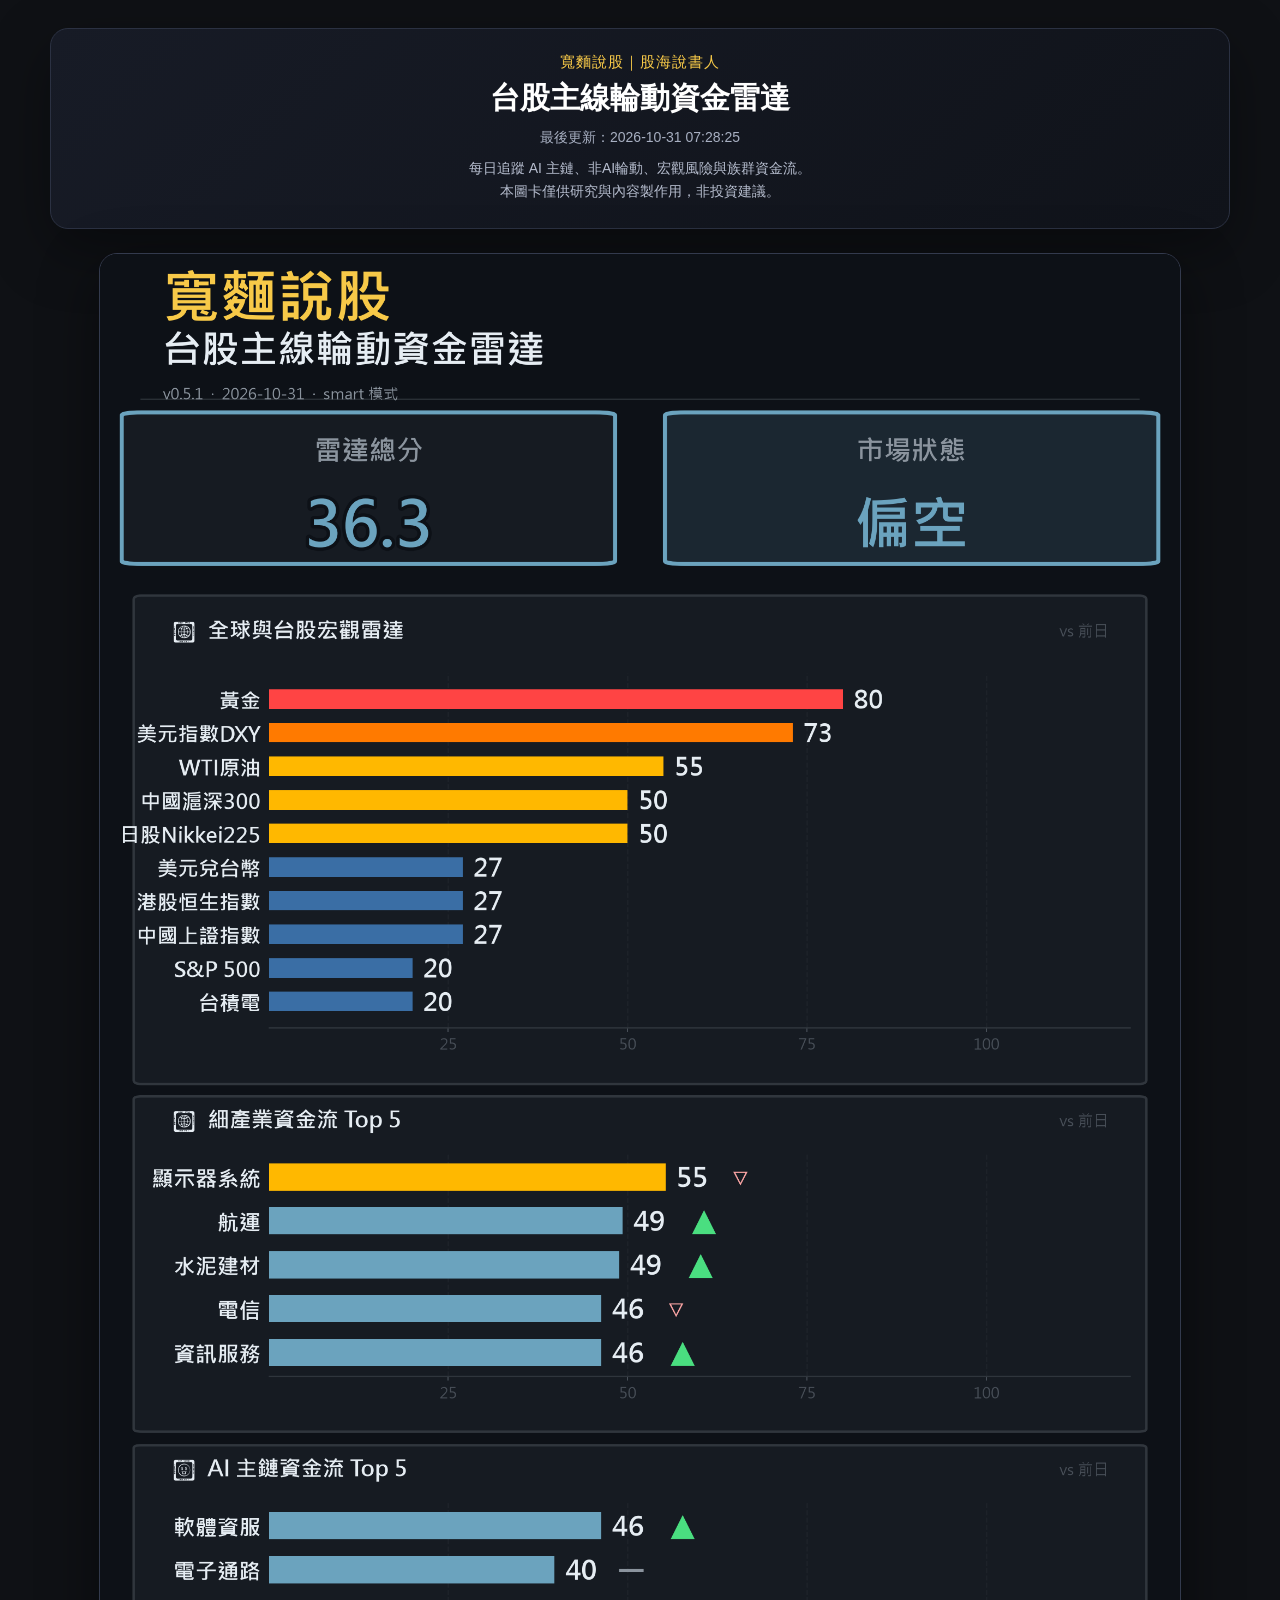
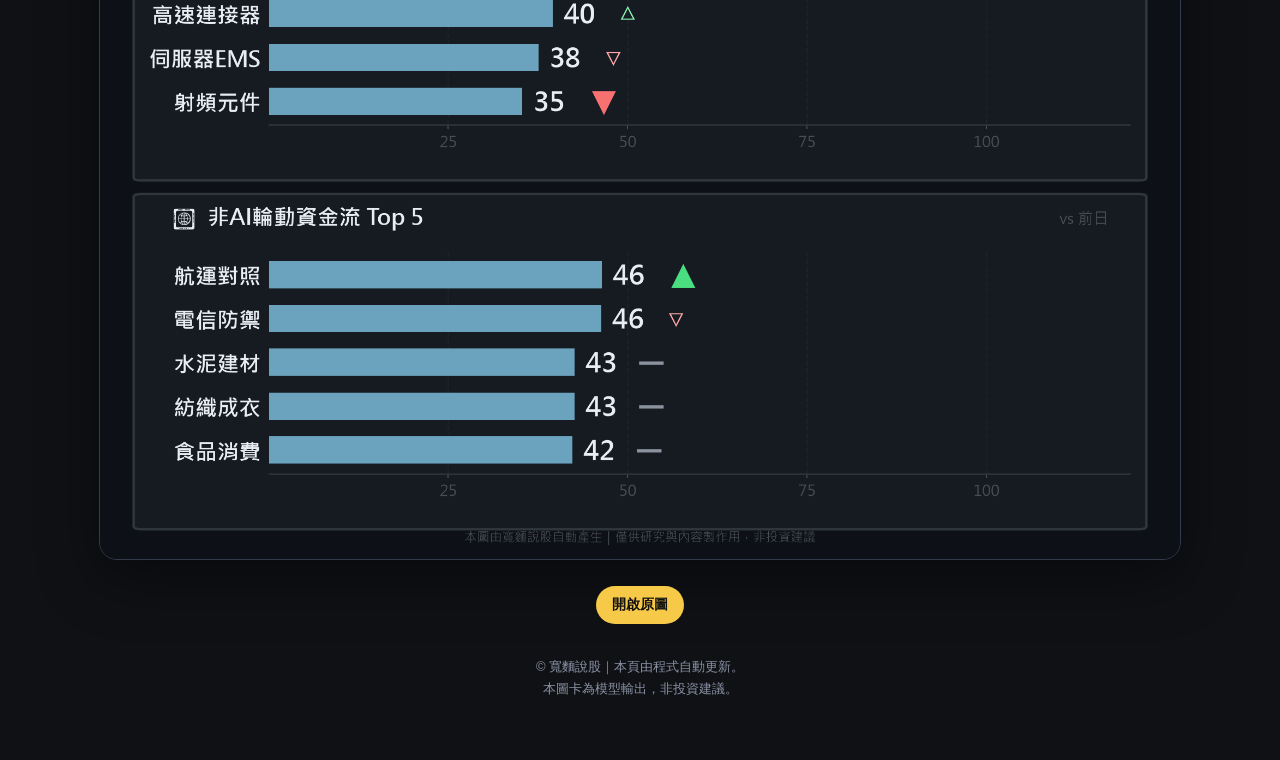
==== index.html @ 8dc70062 "auto update radar chart 週六 2026/10/31  7:28:25.35" ====
<!DOCTYPE html>
<html lang="zh-Hant">
<head>
  <meta charset="UTF-8">
  <meta name="viewport" content="width=device-width, initial-scale=1.0">

  <title>寬麵說股｜台股主線輪動資金雷達</title>
  <meta name="description" content="寬麵說股每日台股主線輪動資金雷達圖卡。">

  <style>
    body {
      margin: 0;
      padding: 0;
      background: #0f1115;
      color: #e8e8e8;
      font-family: -apple-system, BlinkMacSystemFont, "Microsoft JhengHei", "Noto Sans TC", Arial, sans-serif;
    }

    .container {
      max-width: 1180px;
      margin: 0 auto;
      padding: 28px 16px 60px;
      text-align: center;
    }

    .hero {
      margin-bottom: 22px;
      padding: 24px 20px;
      border: 1px solid #2b3142;
      border-radius: 18px;
      background: linear-gradient(135deg, #171b26, #10131a);
      box-shadow: 0 20px 60px rgba(0,0,0,0.35);
    }

    .brand {
      color: #f7c948;
      font-size: 15px;
      letter-spacing: 1px;
      margin-bottom: 6px;
    }

    h1 {
      margin: 4px 0 10px;
      font-size: 30px;
      color: #ffffff;
      line-height: 1.35;
    }

    .updated {
      color: #a8b0c2;
      font-size: 14px;
    }

    .notice {
      margin-top: 10px;
      color: #b7becf;
      font-size: 14px;
      line-height: 1.7;
    }

    .dashboard-wrap {
      margin-top: 24px;
    }

    .dashboard {
      width: 100%;
      max-width: 1080px;
      border-radius: 18px;
      border: 1px solid #333a4d;
      box-shadow: 0 18px 60px rgba(0,0,0,0.45);
      background: #111;
    }

    .actions {
      margin-top: 22px;
      display: flex;
      justify-content: center;
      gap: 12px;
      flex-wrap: wrap;
    }

    .btn {
      display: inline-block;
      padding: 10px 16px;
      border-radius: 999px;
      background: #f7c948;
      color: #111;
      text-decoration: none;
      font-weight: 700;
      font-size: 14px;
    }

    .footer {
      margin-top: 32px;
      color: #8a91a3;
      font-size: 13px;
      line-height: 1.7;
    }

    @media (max-width: 768px) {
      h1 {
        font-size: 24px;
      }

      .container {
        padding: 18px 10px 40px;
      }

      .hero {
        padding: 20px 14px;
      }

      .dashboard {
        border-radius: 12px;
      }
    }
  </style>
</head>

<body>
  <div class="container">
    <section class="hero">
      <div class="brand">寬麵說股｜股海說書人</div>
      <h1>台股主線輪動資金雷達</h1>
      <div class="updated">最後更新：2026-10-31 07:28:25</div>
      <div class="notice">
        每日追蹤 AI 主鏈、非AI輪動、宏觀風險與族群資金流。<br>
        本圖卡僅供研究與內容製作用，非投資建議。
      </div>
    </section>

    <section class="dashboard-wrap">
      <img class="dashboard" src="dashboard.png?v=20261031" alt="寬麵說股 台股主線輪動資金雷達">
    </section>

    <div class="actions">
      <a class="btn" href="dashboard.png?v=20261031" target="_blank">開啟原圖</a>
    </div>

    <div class="footer">
      © 寬麵說股｜本頁由程式自動更新。<br>
      本圖卡為模型輸出，非投資建議。
    </div>
  </div>
</body>
</html>
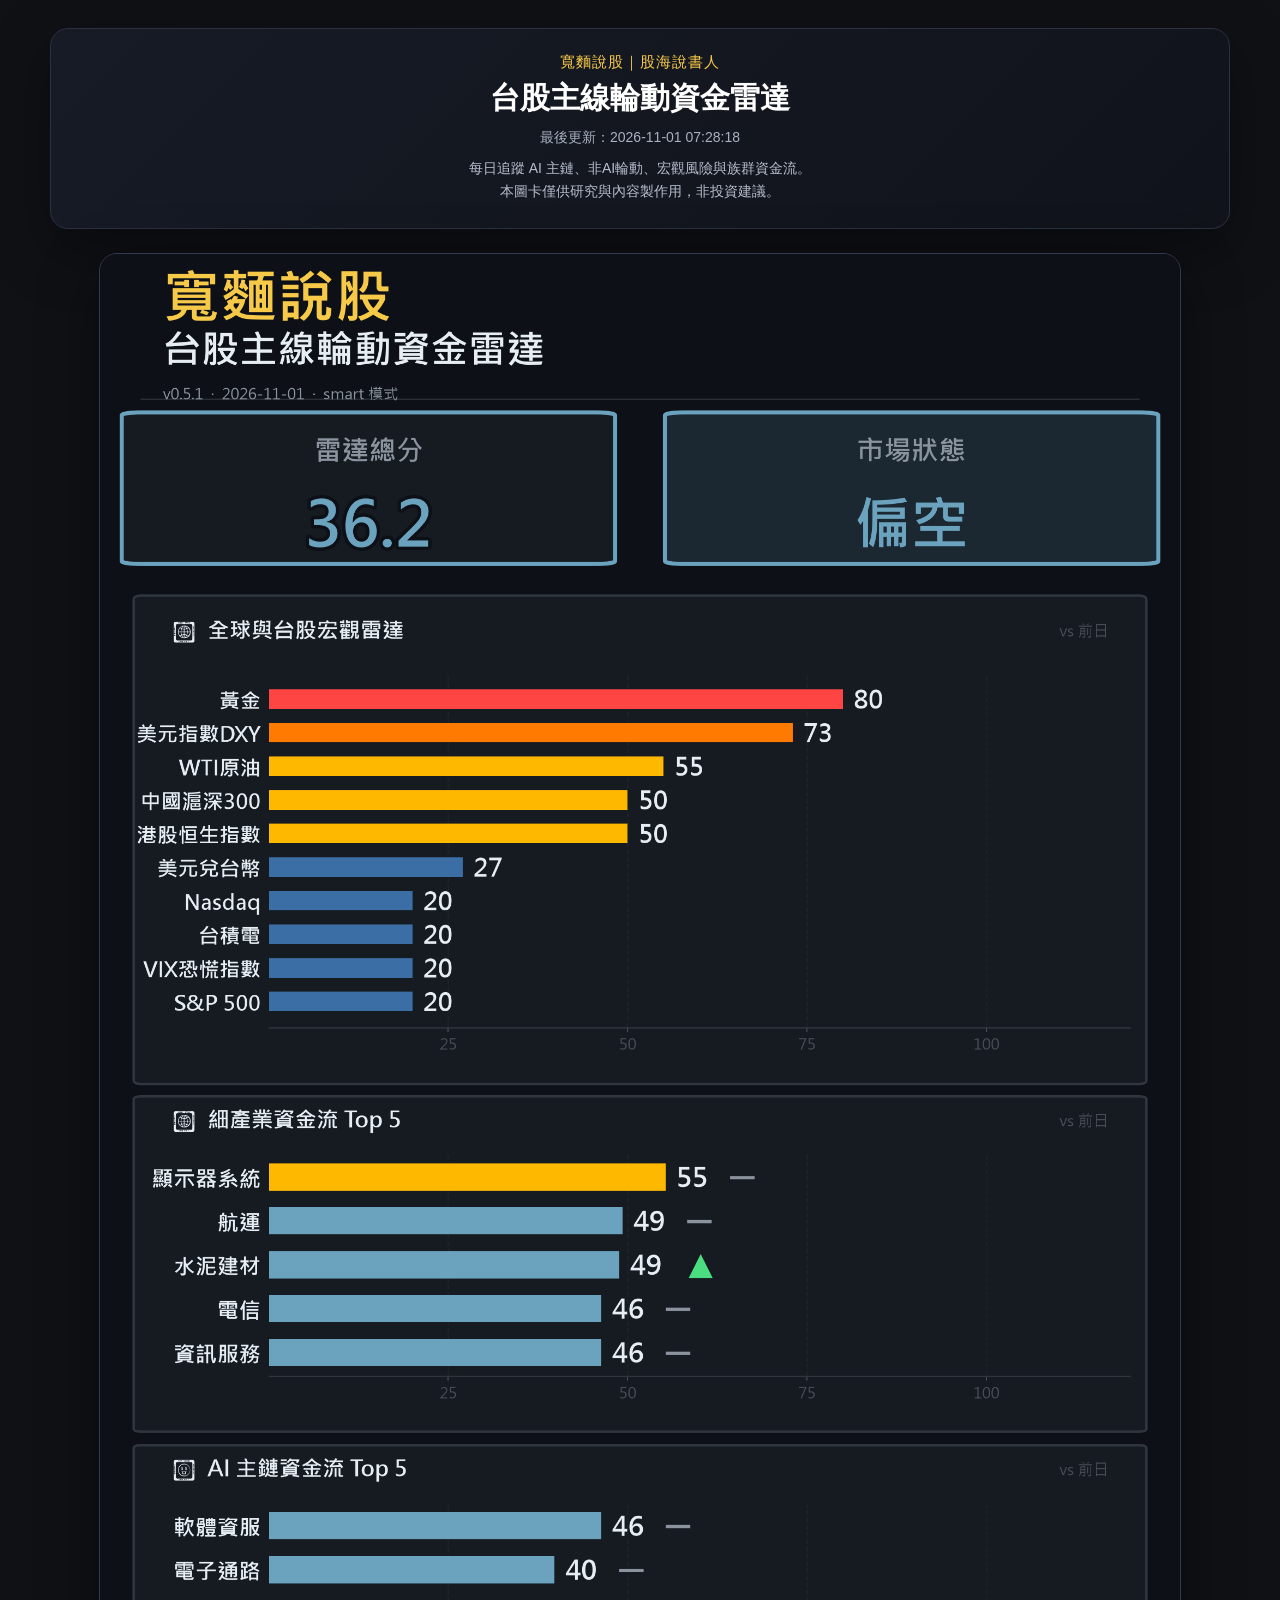
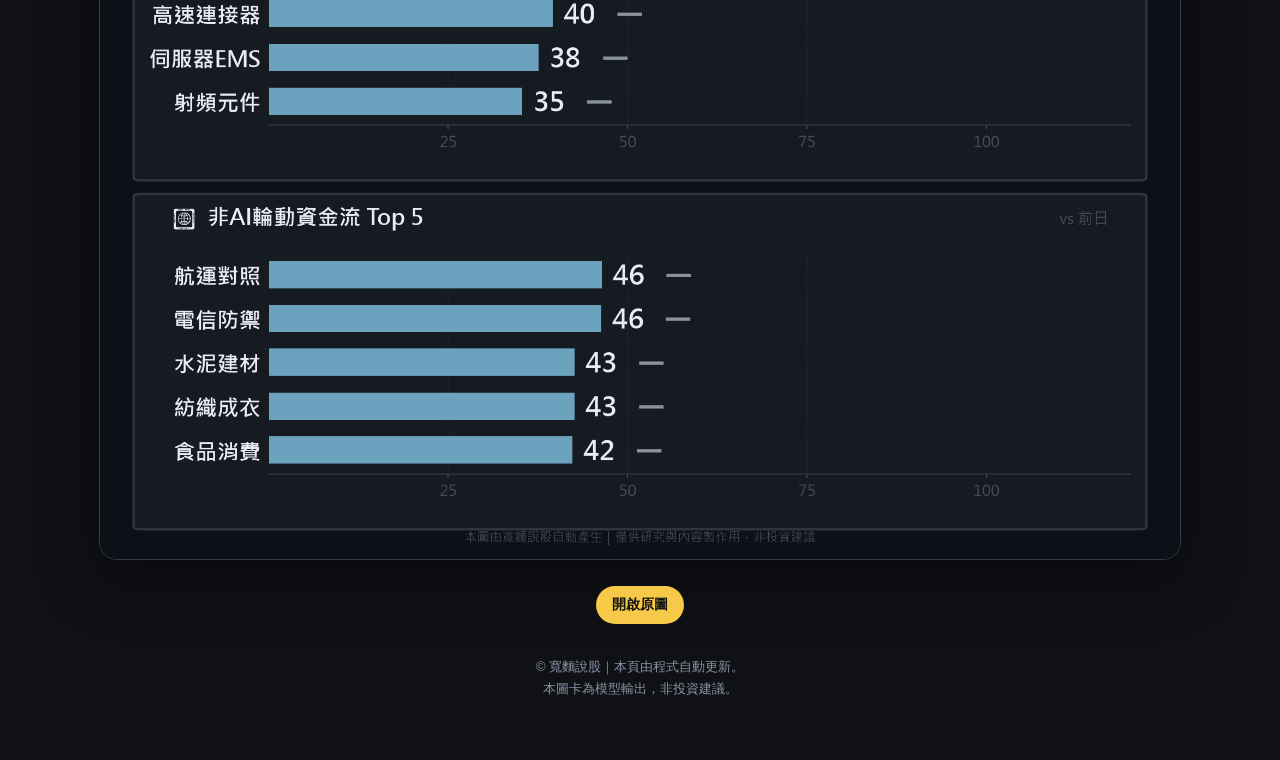
==== commit 8a1ea659: "auto update radar chart 週日 2026/11/01  7:28:18.99" ====
--- a/index.html
+++ b/index.html
@@ -122,7 +122,7 @@
     <section class="hero">
       <div class="brand">寬麵說股｜股海說書人</div>
       <h1>台股主線輪動資金雷達</h1>
-      <div class="updated">最後更新：2026-10-31 07:28:25</div>
+      <div class="updated">最後更新：2026-11-01 07:28:18</div>
       <div class="notice">
         每日追蹤 AI 主鏈、非AI輪動、宏觀風險與族群資金流。<br>
         本圖卡僅供研究與內容製作用，非投資建議。
@@ -130,11 +130,11 @@
     </section>
 
     <section class="dashboard-wrap">
-      <img class="dashboard" src="dashboard.png?v=20261031" alt="寬麵說股 台股主線輪動資金雷達">
+      <img class="dashboard" src="dashboard.png?v=20261101" alt="寬麵說股 台股主線輪動資金雷達">
     </section>
 
     <div class="actions">
-      <a class="btn" href="dashboard.png?v=20261031" target="_blank">開啟原圖</a>
+      <a class="btn" href="dashboard.png?v=20261101" target="_blank">開啟原圖</a>
     </div>
 
     <div class="footer">
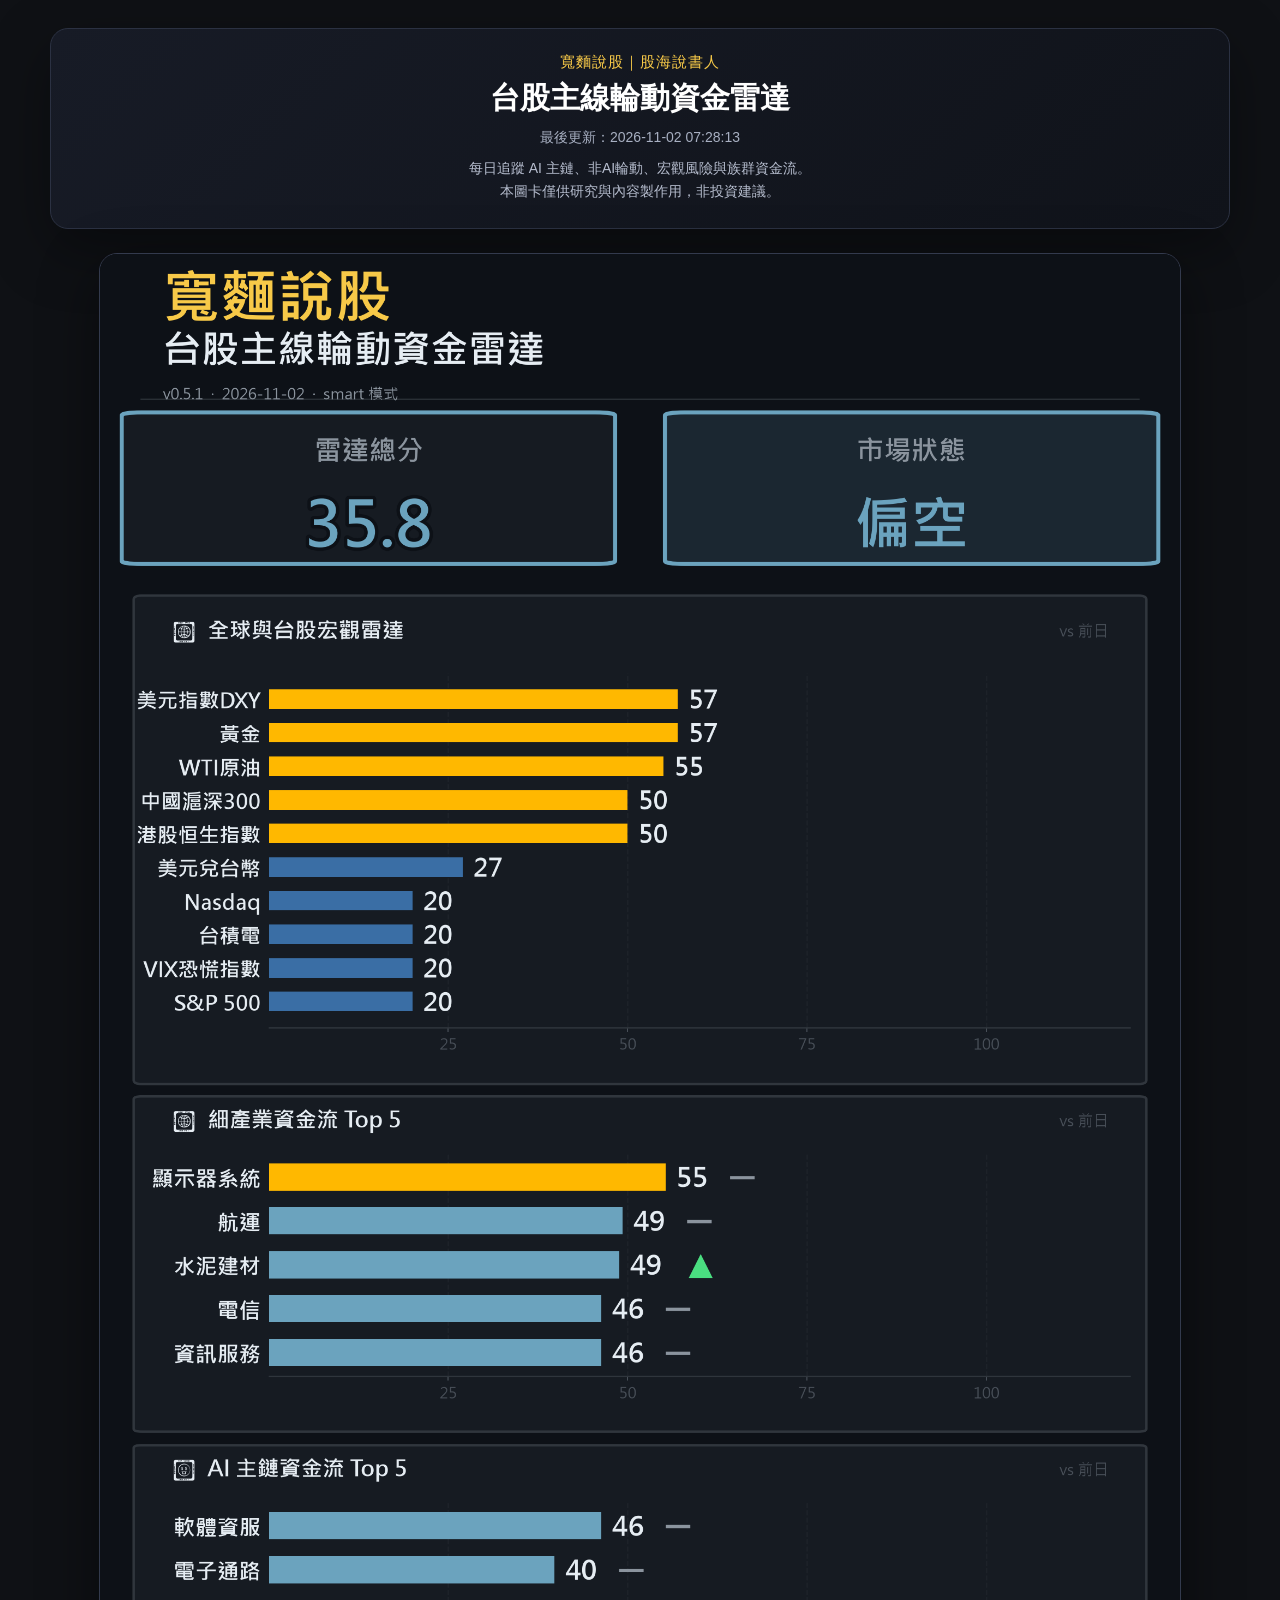
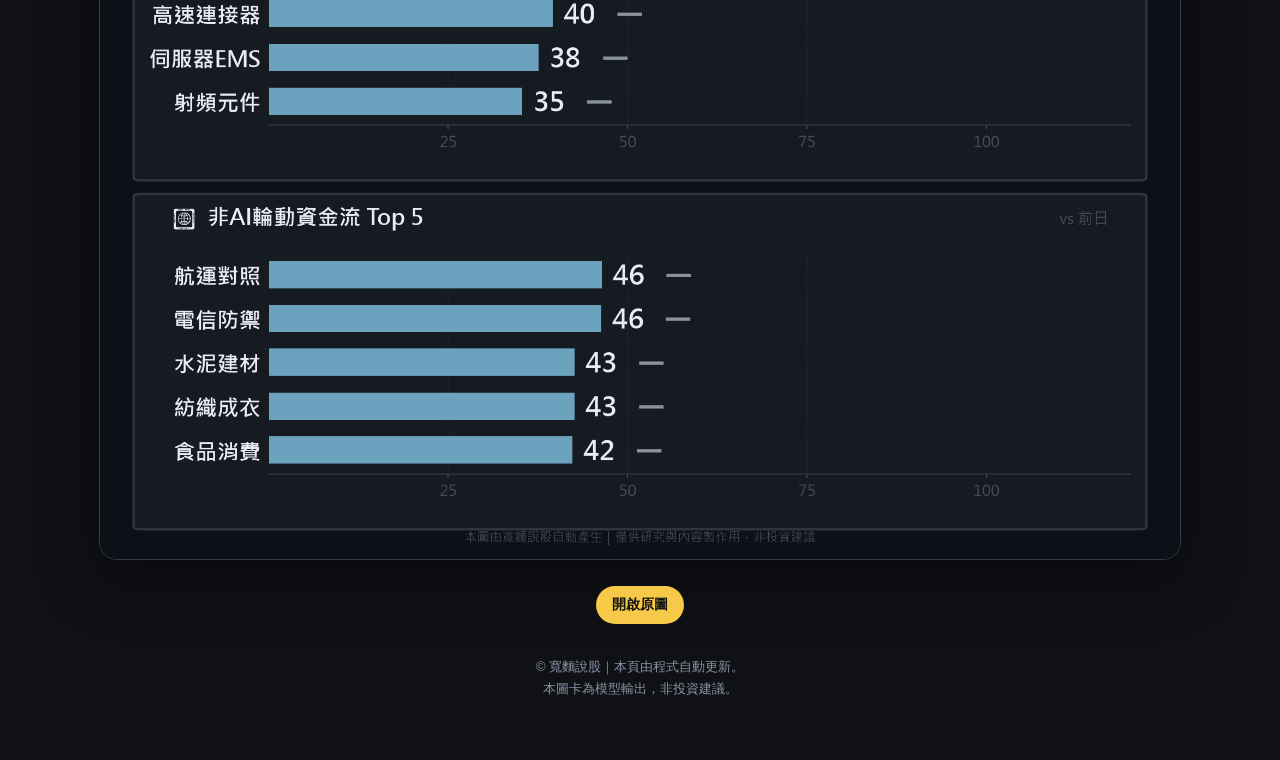
==== commit 50da5282: "auto update radar chart 週一 2026/11/02  7:28:13.46" ====
--- a/index.html
+++ b/index.html
@@ -122,7 +122,7 @@
     <section class="hero">
       <div class="brand">寬麵說股｜股海說書人</div>
       <h1>台股主線輪動資金雷達</h1>
-      <div class="updated">最後更新：2026-11-01 07:28:18</div>
+      <div class="updated">最後更新：2026-11-02 07:28:13</div>
       <div class="notice">
         每日追蹤 AI 主鏈、非AI輪動、宏觀風險與族群資金流。<br>
         本圖卡僅供研究與內容製作用，非投資建議。
@@ -130,11 +130,11 @@
     </section>
 
     <section class="dashboard-wrap">
-      <img class="dashboard" src="dashboard.png?v=20261101" alt="寬麵說股 台股主線輪動資金雷達">
+      <img class="dashboard" src="dashboard.png?v=20261102" alt="寬麵說股 台股主線輪動資金雷達">
     </section>
 
     <div class="actions">
-      <a class="btn" href="dashboard.png?v=20261101" target="_blank">開啟原圖</a>
+      <a class="btn" href="dashboard.png?v=20261102" target="_blank">開啟原圖</a>
     </div>
 
     <div class="footer">
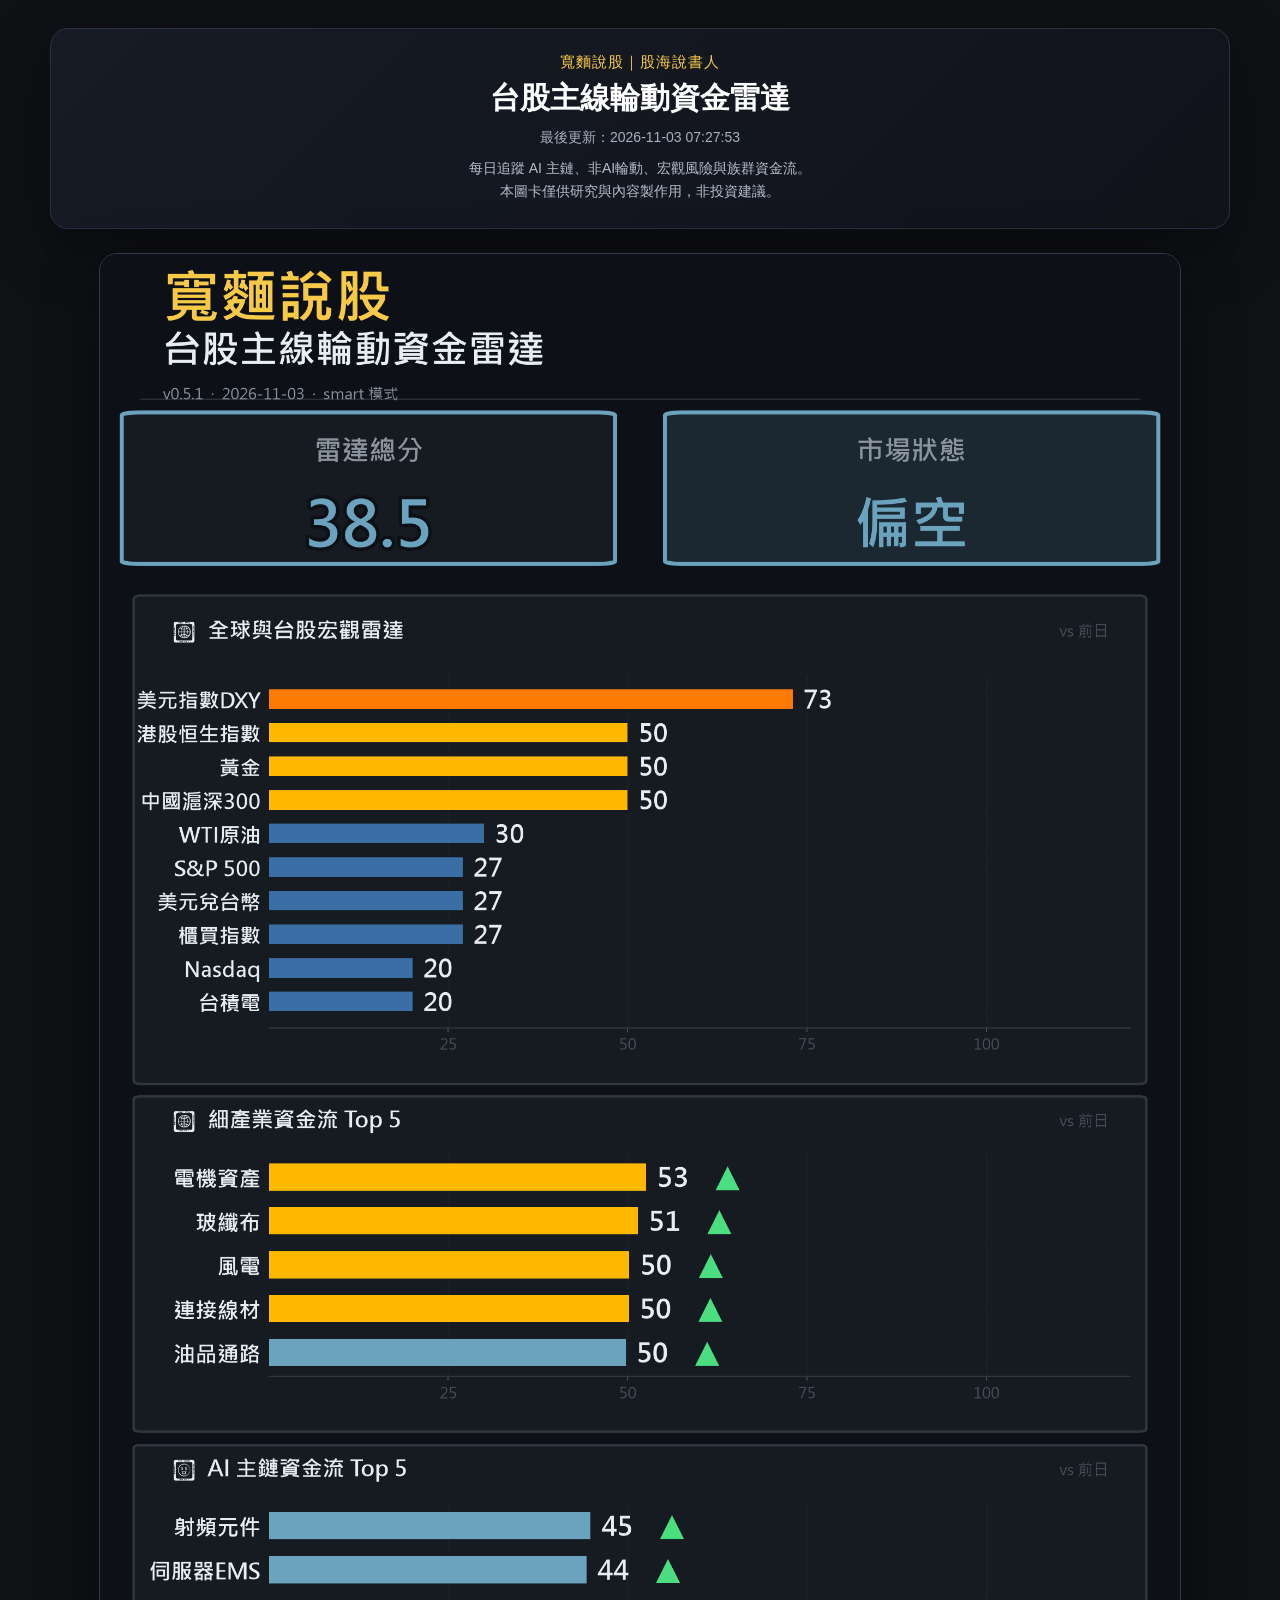
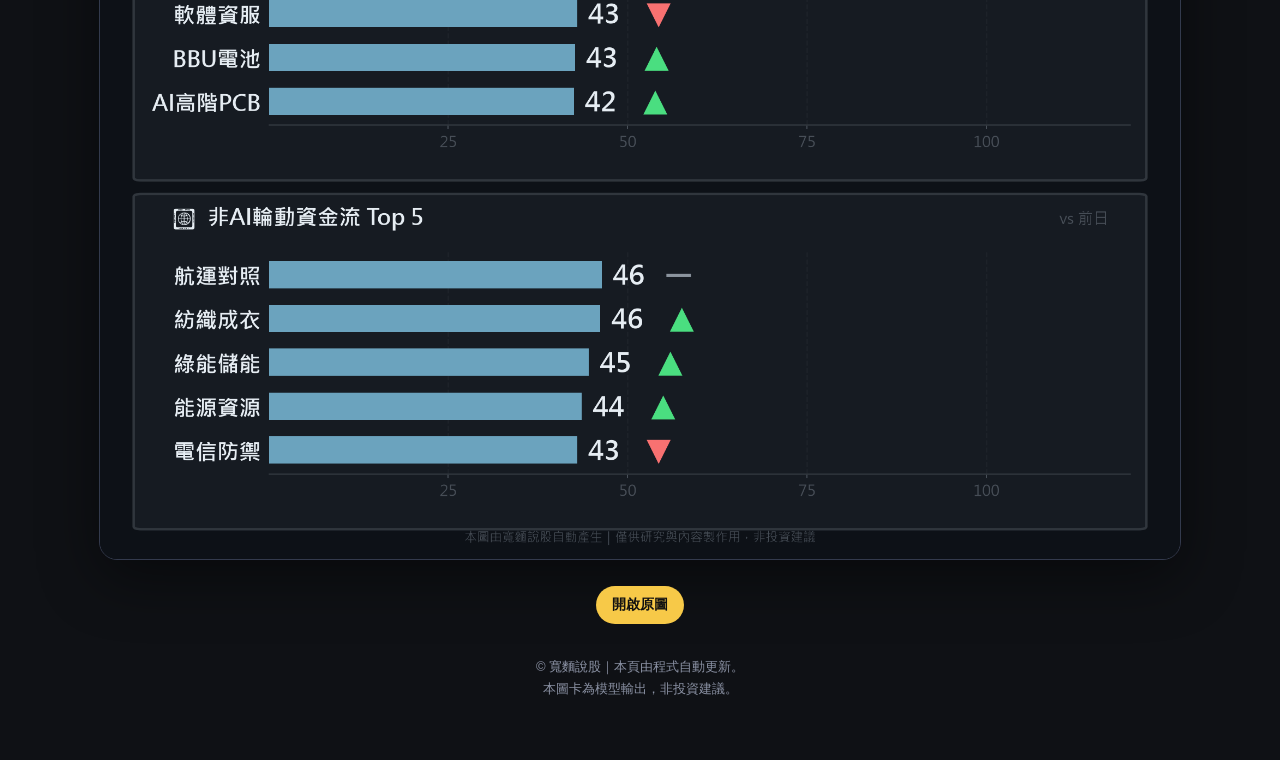
==== commit f36e005d: "auto update radar chart 週二 2026/11/03  7:27:53.90" ====
--- a/index.html
+++ b/index.html
@@ -122,7 +122,7 @@
     <section class="hero">
       <div class="brand">寬麵說股｜股海說書人</div>
       <h1>台股主線輪動資金雷達</h1>
-      <div class="updated">最後更新：2026-11-02 07:28:13</div>
+      <div class="updated">最後更新：2026-11-03 07:27:53</div>
       <div class="notice">
         每日追蹤 AI 主鏈、非AI輪動、宏觀風險與族群資金流。<br>
         本圖卡僅供研究與內容製作用，非投資建議。
@@ -130,11 +130,11 @@
     </section>
 
     <section class="dashboard-wrap">
-      <img class="dashboard" src="dashboard.png?v=20261102" alt="寬麵說股 台股主線輪動資金雷達">
+      <img class="dashboard" src="dashboard.png?v=20261103" alt="寬麵說股 台股主線輪動資金雷達">
     </section>
 
     <div class="actions">
-      <a class="btn" href="dashboard.png?v=20261102" target="_blank">開啟原圖</a>
+      <a class="btn" href="dashboard.png?v=20261103" target="_blank">開啟原圖</a>
     </div>
 
     <div class="footer">
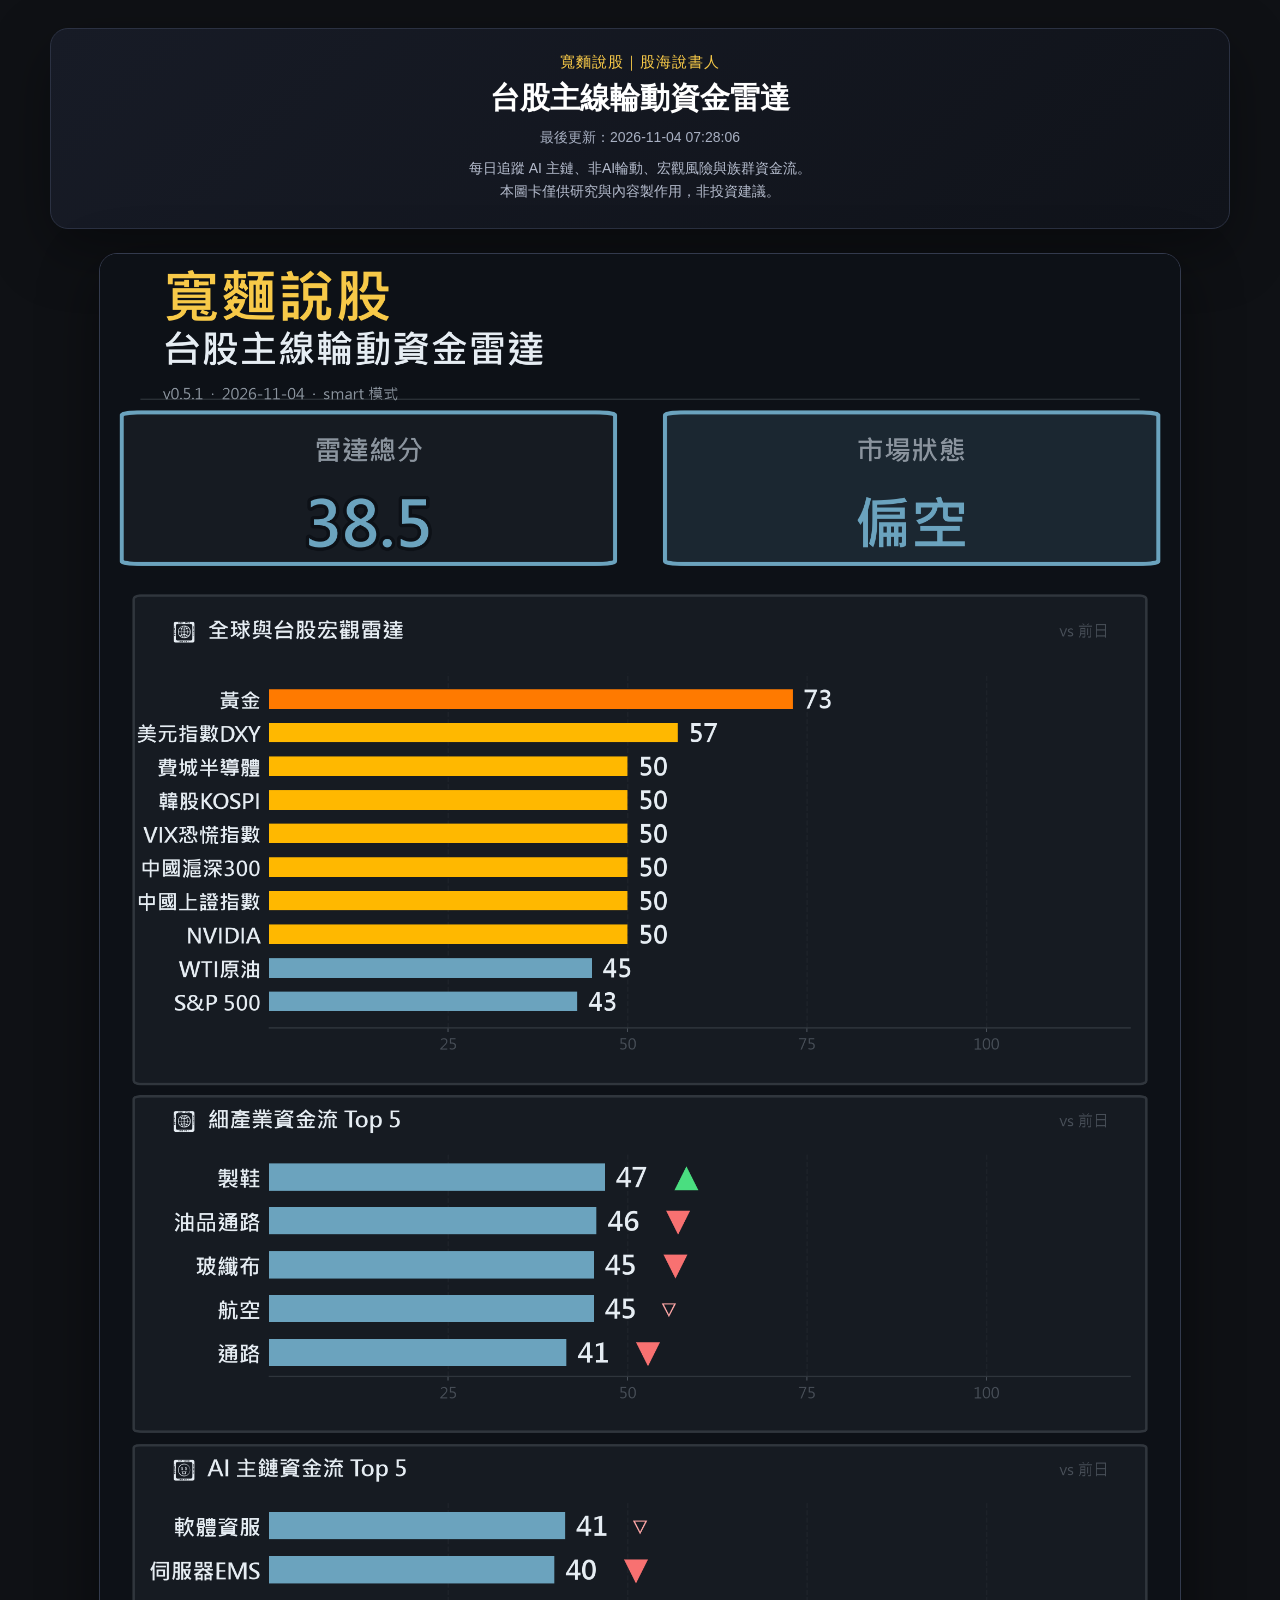
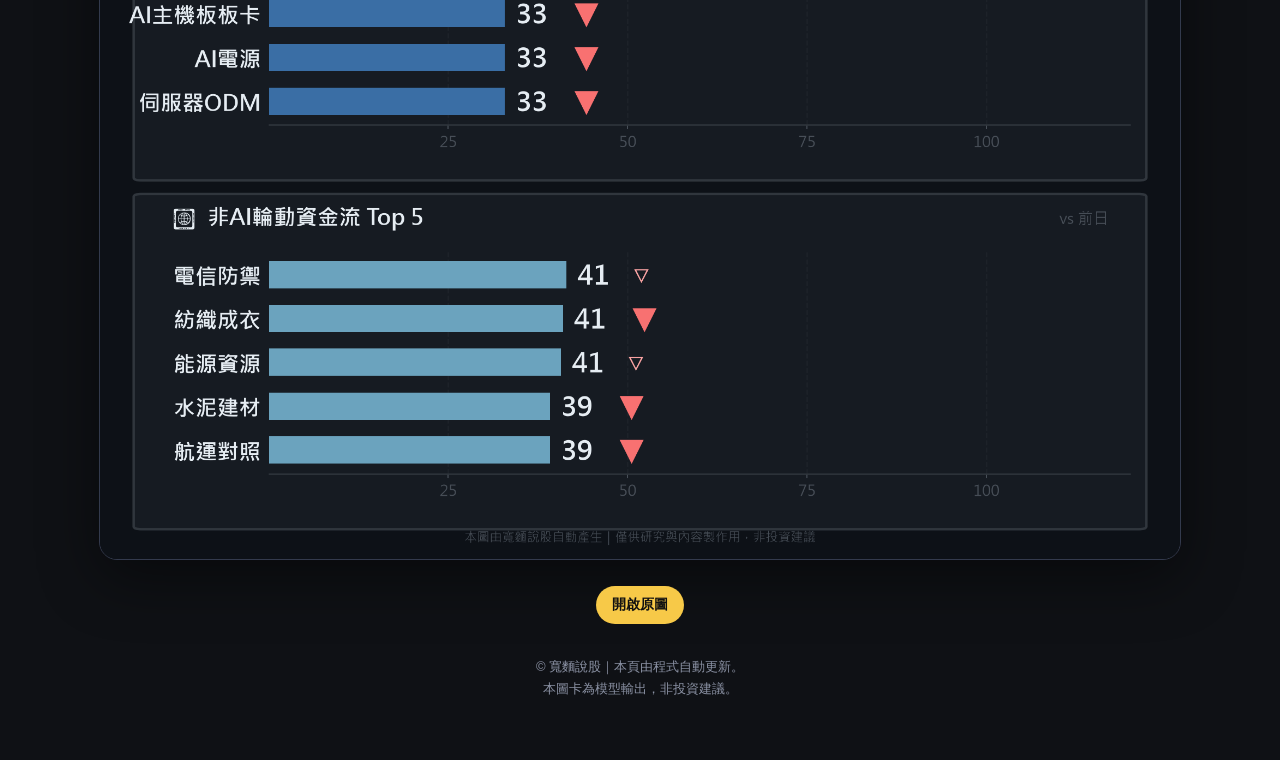
==== commit 035880b5: "auto update radar chart 週三 2026/11/04  7:28:07.10" ====
--- a/index.html
+++ b/index.html
@@ -122,7 +122,7 @@
     <section class="hero">
       <div class="brand">寬麵說股｜股海說書人</div>
       <h1>台股主線輪動資金雷達</h1>
-      <div class="updated">最後更新：2026-11-03 07:27:53</div>
+      <div class="updated">最後更新：2026-11-04 07:28:06</div>
       <div class="notice">
         每日追蹤 AI 主鏈、非AI輪動、宏觀風險與族群資金流。<br>
         本圖卡僅供研究與內容製作用，非投資建議。
@@ -130,11 +130,11 @@
     </section>
 
     <section class="dashboard-wrap">
-      <img class="dashboard" src="dashboard.png?v=20261103" alt="寬麵說股 台股主線輪動資金雷達">
+      <img class="dashboard" src="dashboard.png?v=20261104" alt="寬麵說股 台股主線輪動資金雷達">
     </section>
 
     <div class="actions">
-      <a class="btn" href="dashboard.png?v=20261103" target="_blank">開啟原圖</a>
+      <a class="btn" href="dashboard.png?v=20261104" target="_blank">開啟原圖</a>
     </div>
 
     <div class="footer">
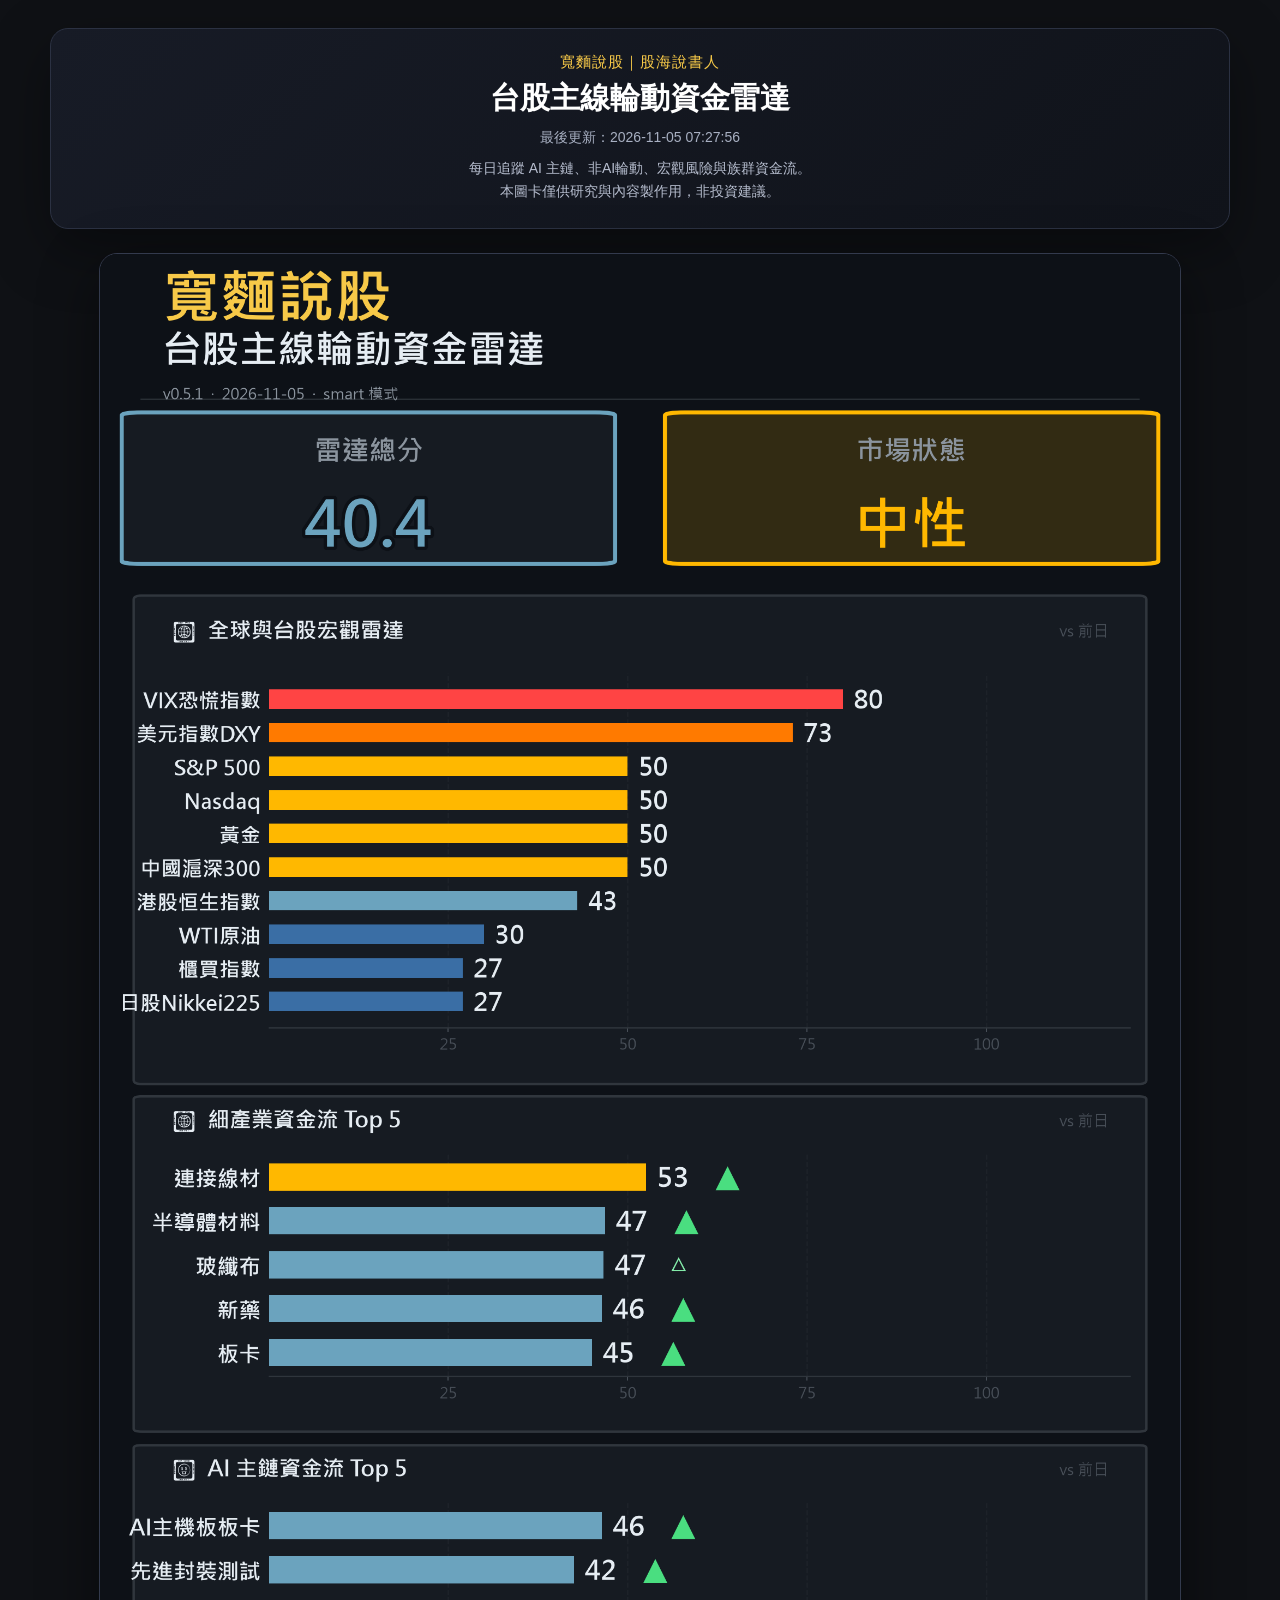
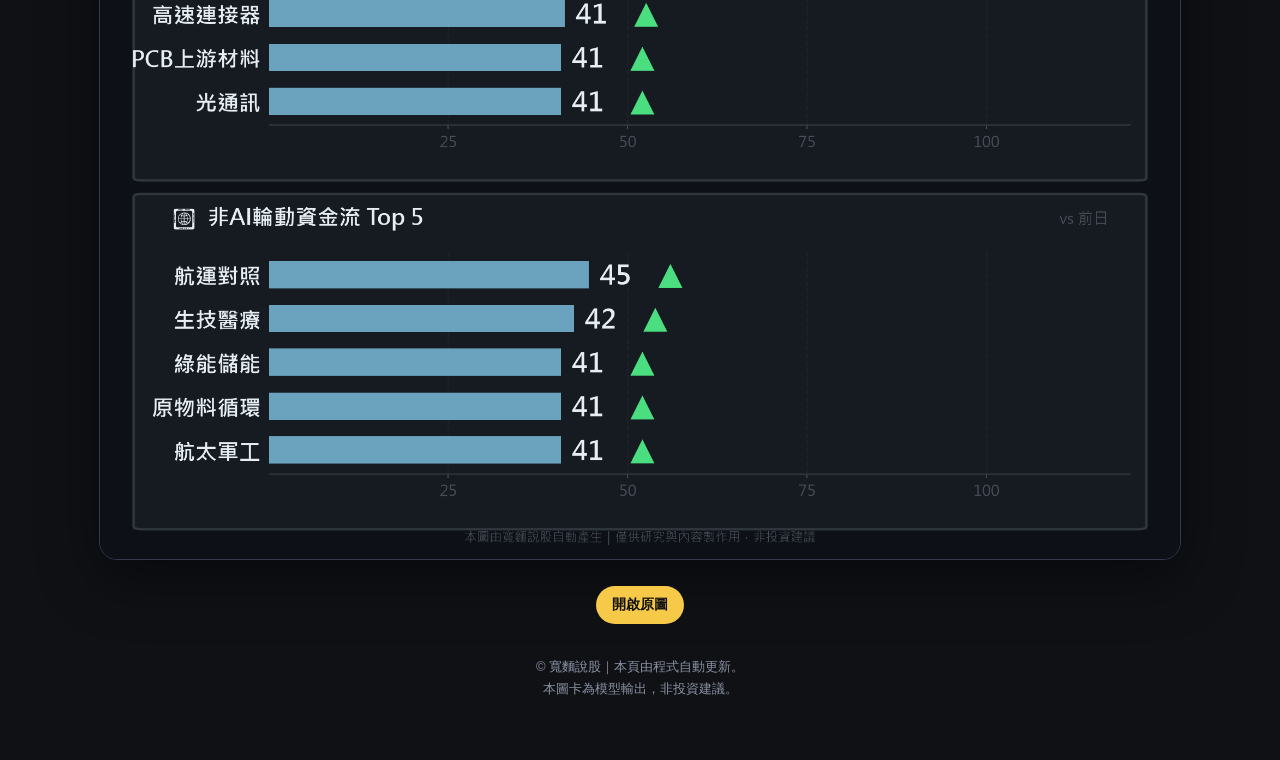
==== commit a3c36176: "auto update radar chart 週四 2026/11/05  7:27:56.28" ====
--- a/index.html
+++ b/index.html
@@ -122,7 +122,7 @@
     <section class="hero">
       <div class="brand">寬麵說股｜股海說書人</div>
       <h1>台股主線輪動資金雷達</h1>
-      <div class="updated">最後更新：2026-11-04 07:28:06</div>
+      <div class="updated">最後更新：2026-11-05 07:27:56</div>
       <div class="notice">
         每日追蹤 AI 主鏈、非AI輪動、宏觀風險與族群資金流。<br>
         本圖卡僅供研究與內容製作用，非投資建議。
@@ -130,11 +130,11 @@
     </section>
 
     <section class="dashboard-wrap">
-      <img class="dashboard" src="dashboard.png?v=20261104" alt="寬麵說股 台股主線輪動資金雷達">
+      <img class="dashboard" src="dashboard.png?v=20261105" alt="寬麵說股 台股主線輪動資金雷達">
     </section>
 
     <div class="actions">
-      <a class="btn" href="dashboard.png?v=20261104" target="_blank">開啟原圖</a>
+      <a class="btn" href="dashboard.png?v=20261105" target="_blank">開啟原圖</a>
     </div>
 
     <div class="footer">
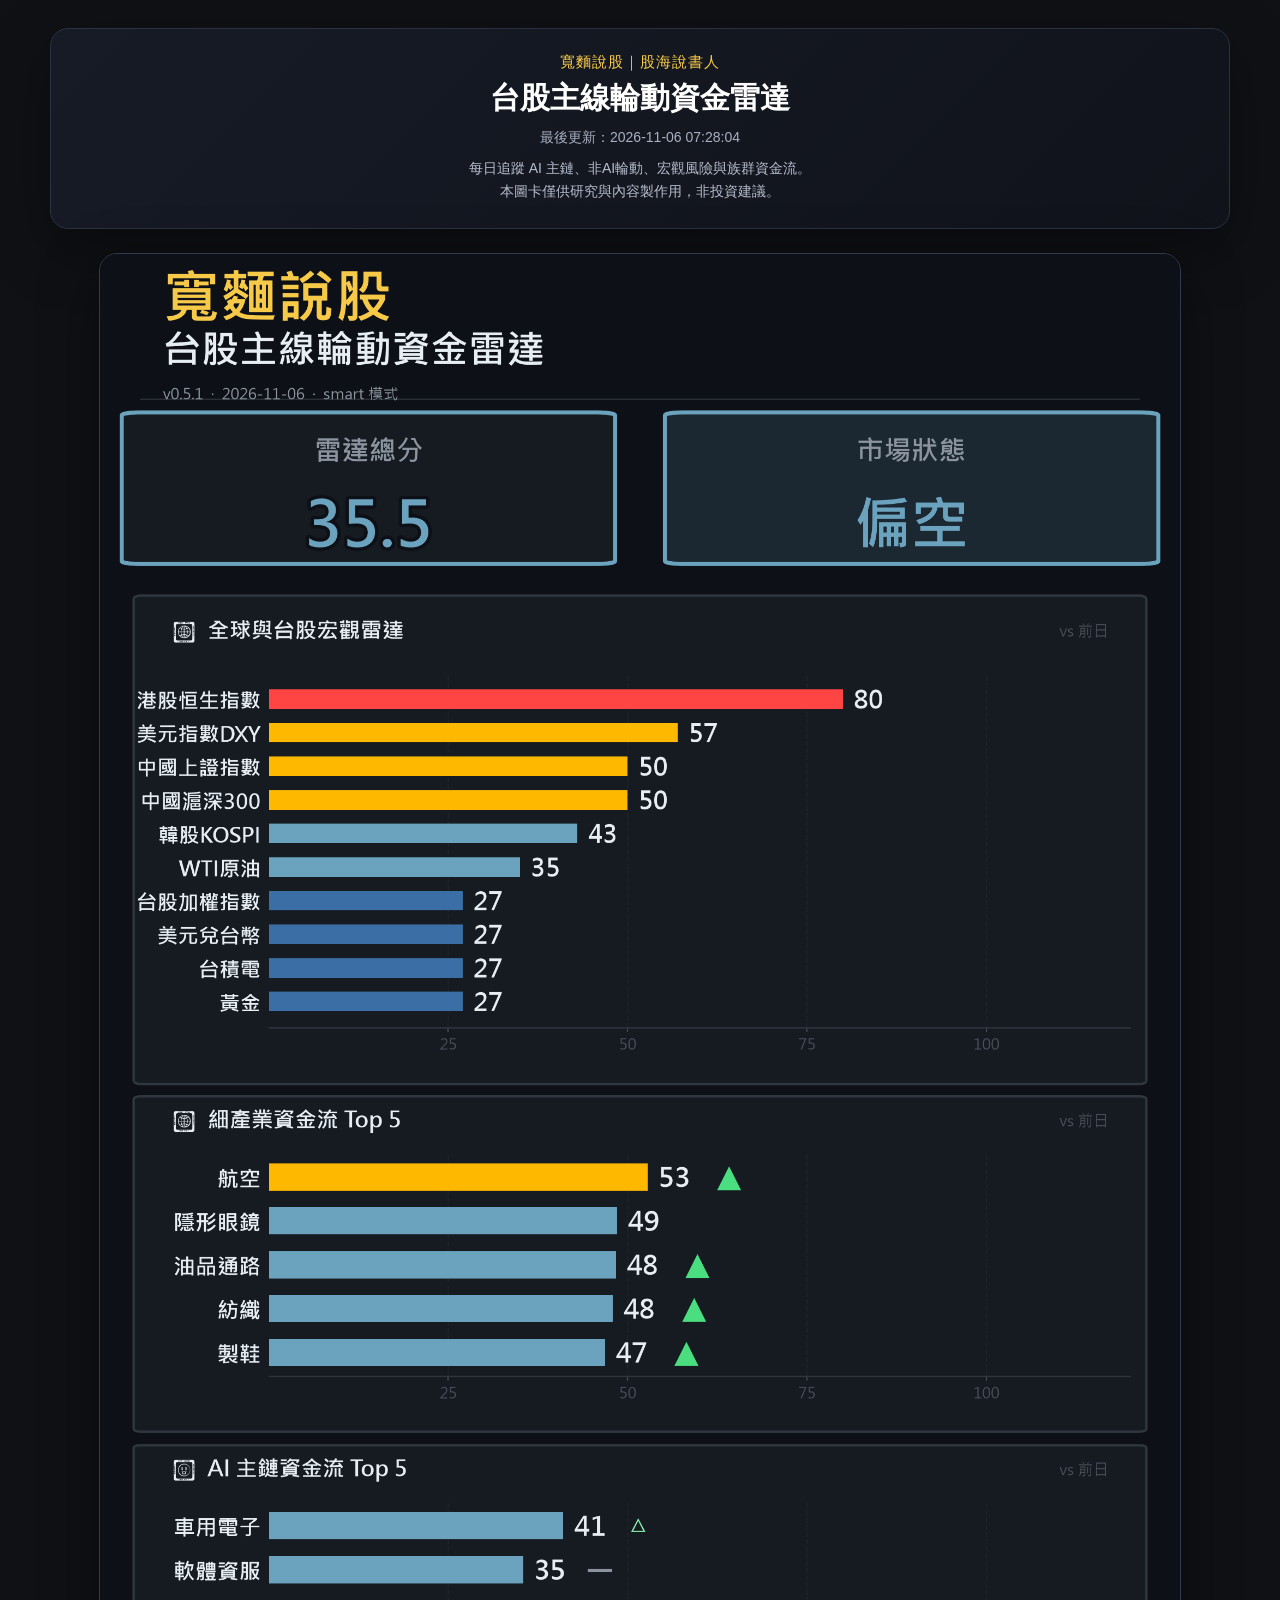
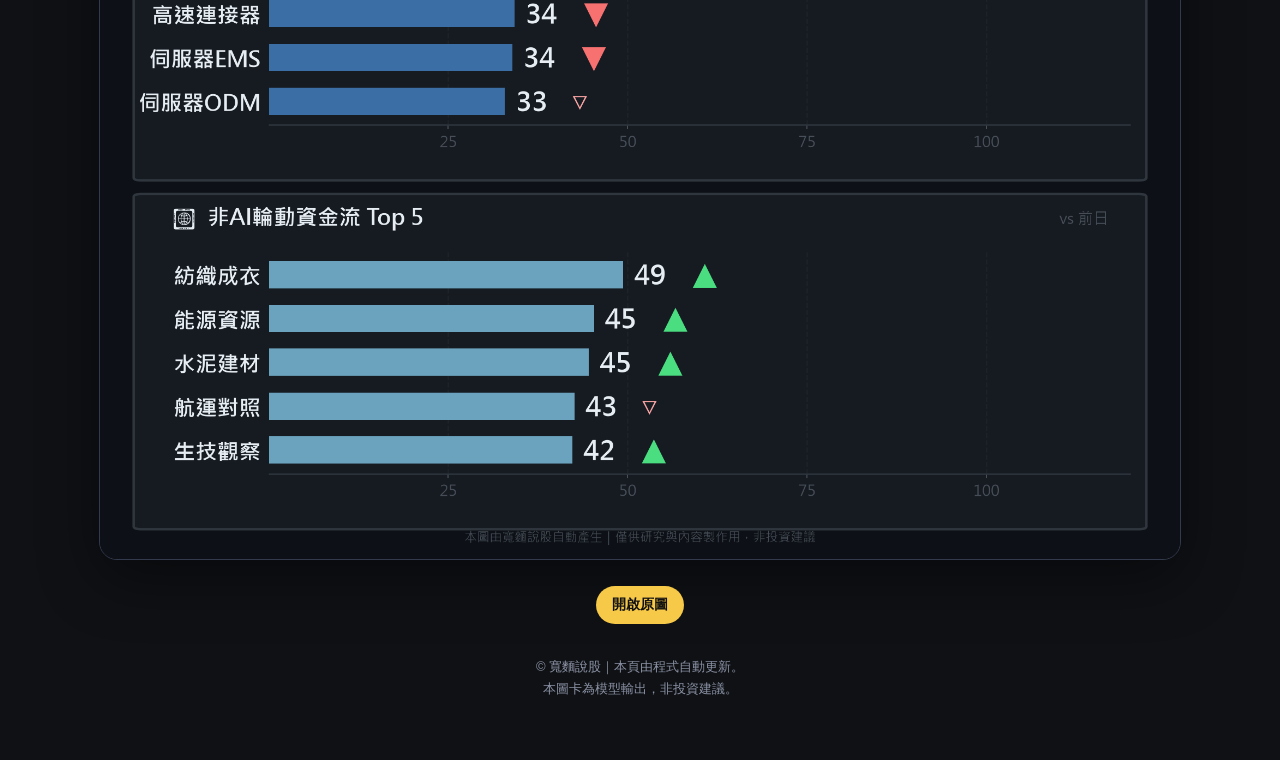
==== commit f30a808b: "auto update radar chart 週五 2026/11/06  7:28:05.04" ====
--- a/index.html
+++ b/index.html
@@ -122,7 +122,7 @@
     <section class="hero">
       <div class="brand">寬麵說股｜股海說書人</div>
       <h1>台股主線輪動資金雷達</h1>
-      <div class="updated">最後更新：2026-11-05 07:27:56</div>
+      <div class="updated">最後更新：2026-11-06 07:28:04</div>
       <div class="notice">
         每日追蹤 AI 主鏈、非AI輪動、宏觀風險與族群資金流。<br>
         本圖卡僅供研究與內容製作用，非投資建議。
@@ -130,11 +130,11 @@
     </section>
 
     <section class="dashboard-wrap">
-      <img class="dashboard" src="dashboard.png?v=20261105" alt="寬麵說股 台股主線輪動資金雷達">
+      <img class="dashboard" src="dashboard.png?v=20261106" alt="寬麵說股 台股主線輪動資金雷達">
     </section>
 
     <div class="actions">
-      <a class="btn" href="dashboard.png?v=20261105" target="_blank">開啟原圖</a>
+      <a class="btn" href="dashboard.png?v=20261106" target="_blank">開啟原圖</a>
     </div>
 
     <div class="footer">
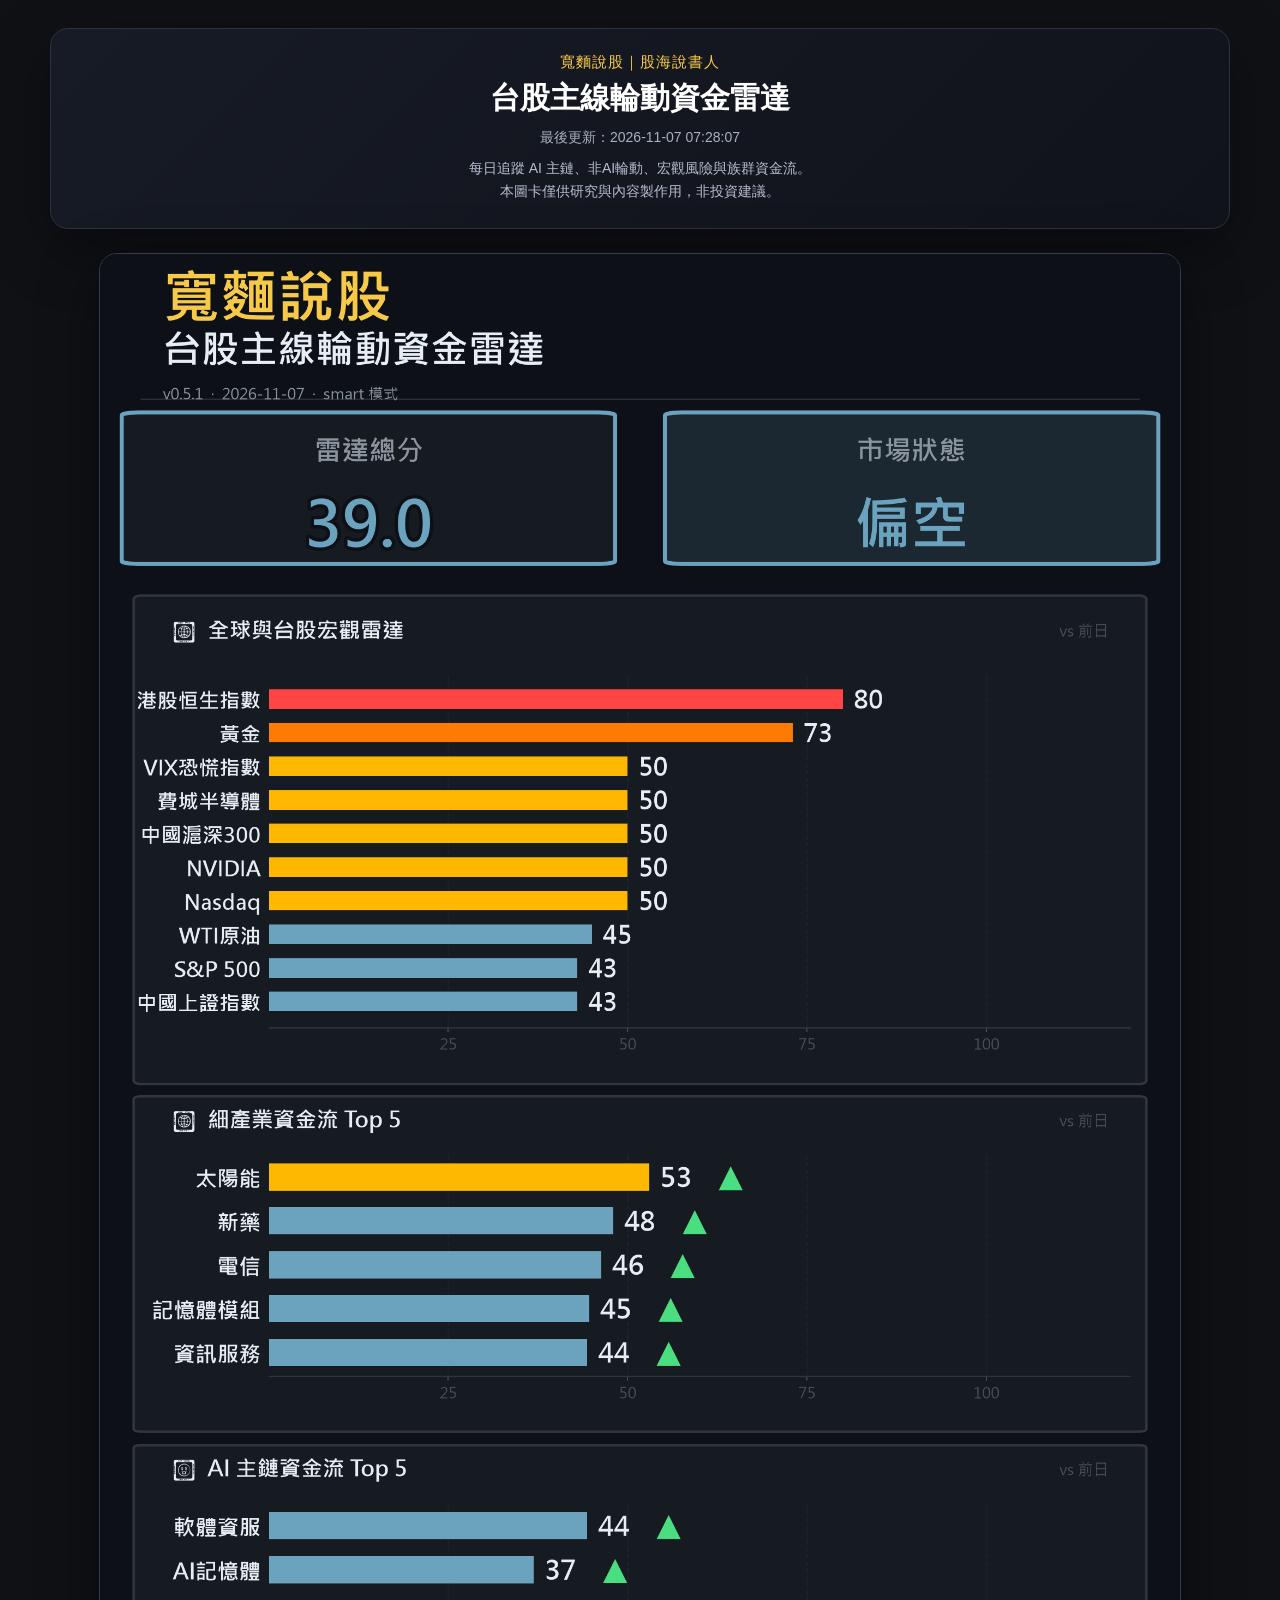
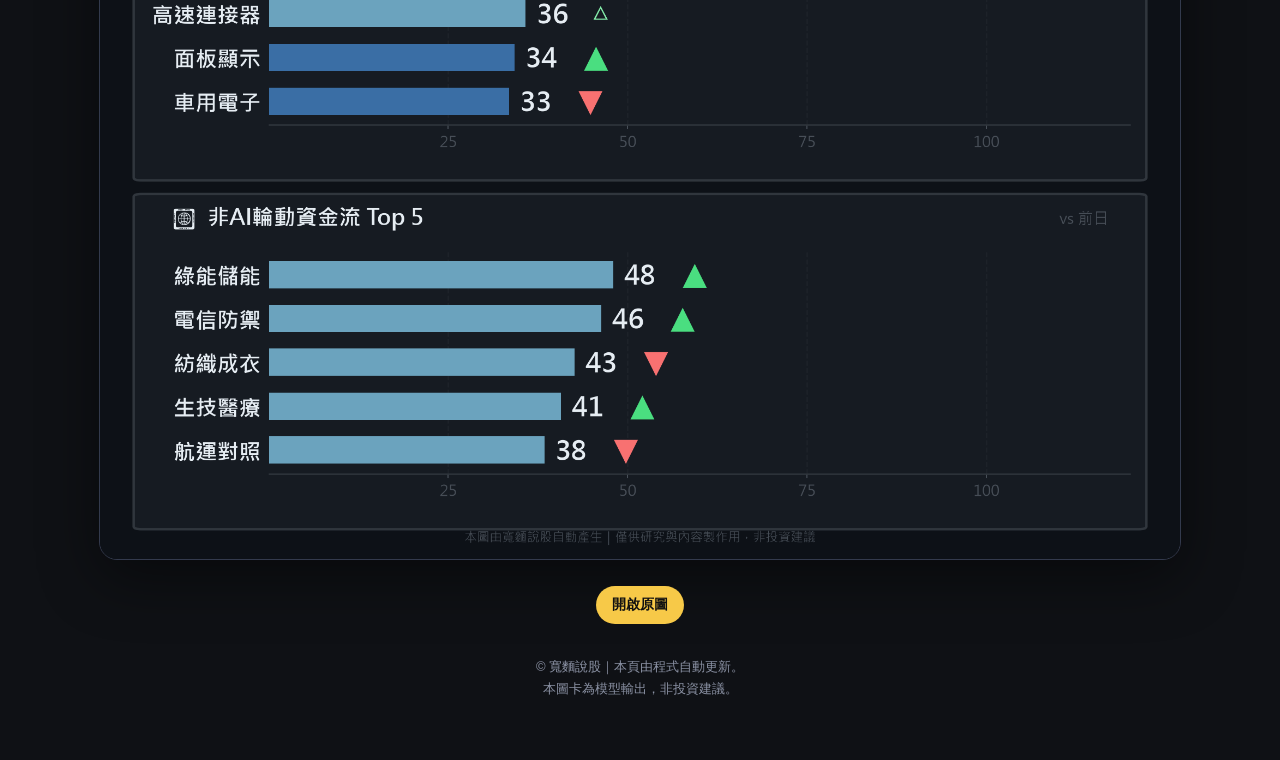
==== commit 7c90927e: "auto update radar chart 週六 2026/11/07  7:28:07.94" ====
--- a/index.html
+++ b/index.html
@@ -122,7 +122,7 @@
     <section class="hero">
       <div class="brand">寬麵說股｜股海說書人</div>
       <h1>台股主線輪動資金雷達</h1>
-      <div class="updated">最後更新：2026-11-06 07:28:04</div>
+      <div class="updated">最後更新：2026-11-07 07:28:07</div>
       <div class="notice">
         每日追蹤 AI 主鏈、非AI輪動、宏觀風險與族群資金流。<br>
         本圖卡僅供研究與內容製作用，非投資建議。
@@ -130,11 +130,11 @@
     </section>
 
     <section class="dashboard-wrap">
-      <img class="dashboard" src="dashboard.png?v=20261106" alt="寬麵說股 台股主線輪動資金雷達">
+      <img class="dashboard" src="dashboard.png?v=20261107" alt="寬麵說股 台股主線輪動資金雷達">
     </section>
 
     <div class="actions">
-      <a class="btn" href="dashboard.png?v=20261106" target="_blank">開啟原圖</a>
+      <a class="btn" href="dashboard.png?v=20261107" target="_blank">開啟原圖</a>
     </div>
 
     <div class="footer">
